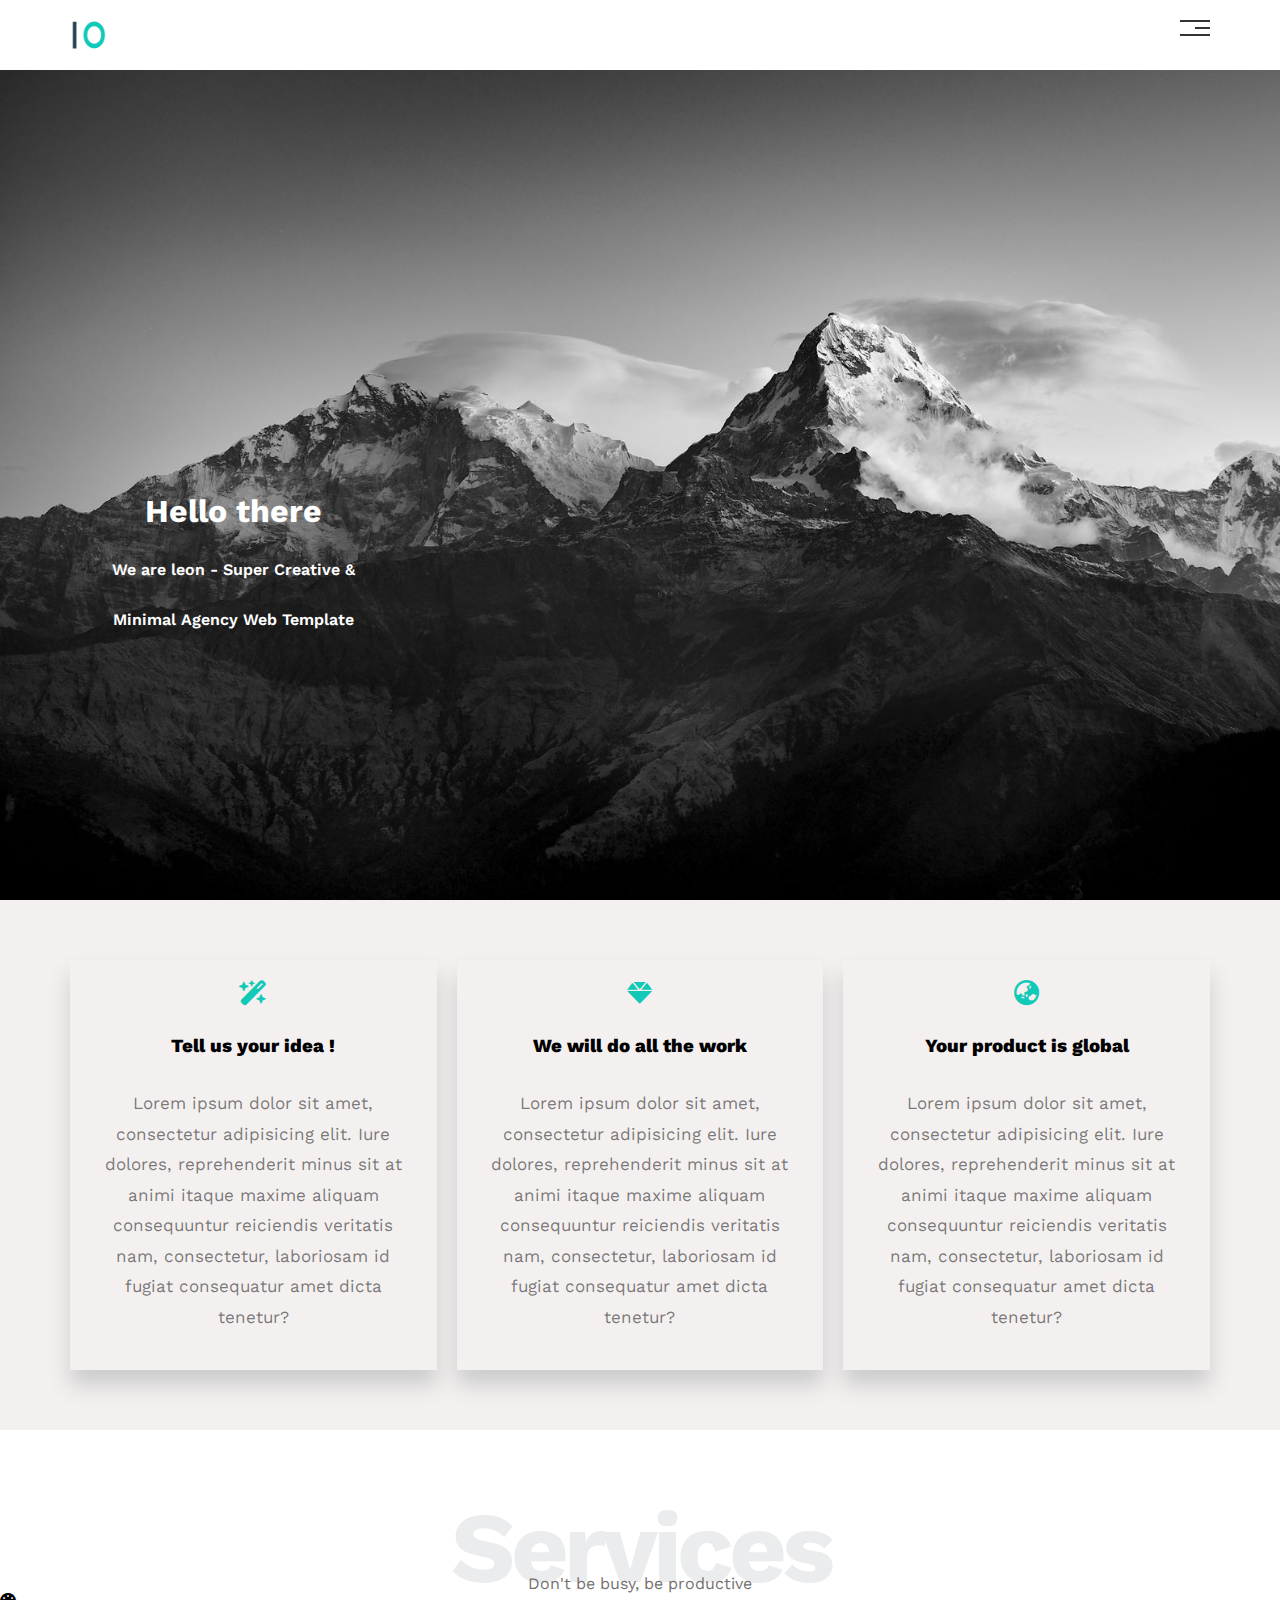
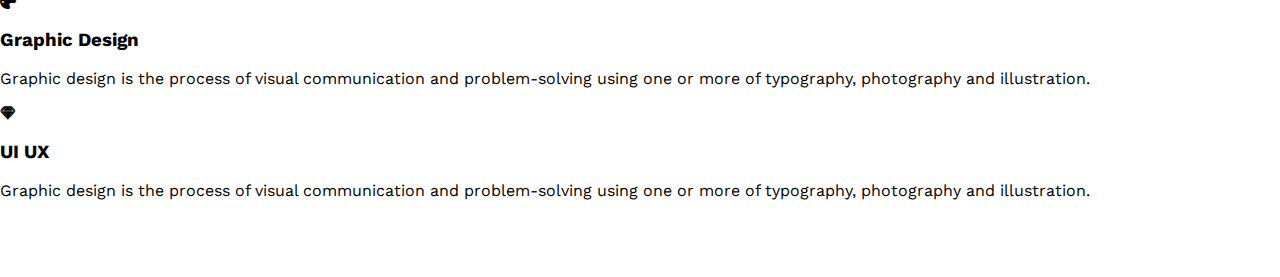
==== Template_1/index.html @ 3dd7d439 "init" ====
<!DOCTYPE html>
<html lang="en">
<head>
    <meta charset="UTF-8">
    <meta http-equiv="X-UA-Compatible" content="IE=edge">
    <meta name="viewport" content="width=device-width, initial-scale=1.0">
    
    <!--Main Css file for template-->
    <link rel="stylesheet" href="CSS/leon.css">
    
    <!--Render all elements in page normally-->
    <link rel="stylesheet" href="CSS/normalize.css">
    
    <!--Google fonts-->
    <link rel="preconnect" href="https://fonts.googleapis.com">
    <link rel="preconnect" href="https://fonts.gstatic.com" crossorigin>
    <link href="https://fonts.googleapis.com/css2?family=Work+Sans:wght@200;300;400;500;600;700;800&display=swap" rel="stylesheet">
    
    <!--Font Awsome liberary-->
    <link rel="stylesheet" href="CSS/all.min.css">
    <title>Leon template one</title>
</head>
<body>
    <!--Start Heading-->
    <div class="header">
        <div class="container">
            <img class="logo" src="Images/logo.png" alt="logo">
            <div class="links">
                <span class="icon">
                    <span></span>
                    <span></span>
                    <span></span>
                </span>
                    <ul>
                        <li><a href="#services">Services</a></li>
                        <li><a href="#portofilo">Portfilo</a></li>
                        <li><a href="#about">About</a></li>
                        <li><a href="#contact">Contact</a></li>
                    </ul>
            </div>
        </div>
    </div>
    <!--End Heading-->

    <!--Start Landing-->
    <div class="landing">
        <div class="intro-text">
            <h1>Hello there</h1>
            <p>We are leon - Super Creative & Minimal Agency Web Template</p>
        </div>
    </div>
    <!--End Landing-->
<!--Start features-->
<div class="features">
    <div class="container">
        <div class="feat">
            <i class="fa-solid fa-wand-magic-sparkles"></i>
            <h3>Tell us your idea !</h3>
            <p>
                Lorem ipsum dolor sit amet, consectetur adipisicing 
                elit. Iure dolores, reprehenderit minus sit at animi itaque
                maxime aliquam consequuntur reiciendis veritatis nam, consectetur, laboriosam 
                id fugiat consequatur amet dicta tenetur?
            </p>
        </div>
        <div class="feat">
            <i class="fa-solid fa-gem"></i>
            <h3>We will do all the work</h3>
            <p>
                Lorem ipsum dolor sit amet, consectetur adipisicing 
                elit. Iure dolores, reprehenderit minus sit at animi itaque
                maxime aliquam consequuntur reiciendis veritatis nam, consectetur, laboriosam 
                id fugiat consequatur amet dicta tenetur?
            </p>
        </div>
        <div class="feat">
            <i class="fa-solid fa-earth-asia"></i>
            <h3>Your product is global</h3>
            <p>
                Lorem ipsum dolor sit amet, consectetur adipisicing 
                elit. Iure dolores, reprehenderit minus sit at animi itaque
                maxime aliquam consequuntur reiciendis veritatis nam, consectetur, laboriosam 
                id fugiat consequatur amet dicta tenetur?
            </p>
        </div>
    </div>
</div>
<!--End features-->


<!-- start services -->
<div class="services">
    <div class="container">
        <h2 class="special-heading">Services</h2>
        <p>Don't be busy, be productive</p>
    </div>

    <div class="service-content">
        <div class="col">
        <!-- start service -->
            <div class="srv">
                <i class="fa-solid fa-palette"></i>
                <div class="text">
                    <h3>Graphic Design</h3>
                    <p>
                        Graphic design is the process of visual 
                        communication and problem-solving 
                        using one or more of typography, 
                        photography and illustration.
                    </p>
                </div>
            </div>
            <!-- end service -->

            <div class="srv">
                <i class="fa-brands fa-sketch"></i>
                    <div class="text">
                    <h3>UI UX</h3>
                    <p>
                        Graphic design is the process of visual 
                        communication and problem-solving 
                        using one or more of typography, 
                        photography and illustration.
                    </p>
                </div>
            </div>
            <!-- end service -->
        </div>
    </div>
</div>


</div>


<!-- end services -->
</body>
</html>
---- Template_1/CSS/leon.css ----
/* Start variables  */
:root{
    --maincolor:#10cab7;
}
/* End variables  */
/* start components */
.special-heading{
    color: #ebeced;
    font-size: 100px;
    letter-spacing: -5px;
    text-align: center;
    margin: 0;
}
.special-heading + p{
    margin: -30px 0 0;
    text-align: center;
    color: #746f6f;
}
@media(max-width:767px){
.special-heading{
    font-size: 60px;
}
.special-heading +p{
    margin-top: -20px;
}
}
/* end components */
/* start Global styling */
*{
    -webkit-box-sizing: border-box;
    -moz-box-sizing: border-box;
    -moz-box-sizing: border-box;
    box-sizing: border-box;
}
body{
    font-family: 'Work Sans', sans-serif;
}
.container{
    margin-left: auto;
    margin-right: auto;
    padding-left: 15px;
    padding-right: 15px;
}
/* small screens */
@media (min-width:768px) {
    .container{
        width: 750px;
    }
}

/* medium screens */
@media (min-width:992px) {
    .container{
        width: 970px;
    }
    
}
/* large screens */
@media (min-width:1200px) {
    .container{
        width: 1170px;
    }
    
}
/* End of global rules */
/* start header */
.header{
    padding: 20px;
}
.header .container{
    display: flex;
    justify-content: space-between;
    text-align: center;
}
.header .container .logo{
    width: 60px;
    height: 30px;
}
.header .container .links{
    position: relative;
}

.header .links:hover .icon span:nth-child(2) {
    width: 100%;
}

.header .container .icon{
    width: 30px;
    display: flex;
    flex-wrap: wrap;
    justify-content: flex-end;
}
.header .icon span{
background-color: #333;
margin-bottom: 5px;
height: 2px;
}
.header .icon span:first-child{
    width: 100%;
}

.header .icon span:nth-child(2){
    width: 50%;
    transition: 0.3s;
}

.header  .icon span:last-child{
    width: 100%;
}

.header .container ul{
    position: absolute;
    margin: 0px;
    padding: 0px;
    top: calc(100% + 15px);
    right: 0%;
    list-style: none;
    min-width: 200px;
    background-color: rgba(234, 234, 223, 0.686);
    display: none;
}

.header .links:hover ul {
    display: block;
}
.header .container ul::before{
    content: "";
    top: -20px;
    right: 5px;
    position: absolute;
    border-width: 10px;
    border-style: solid;
    border-color: transparent transparent rgba(234, 234, 223, 0.686) transparent;
}
.header .container ul li{
    text-align: start;
    
}

.header .container ul li a{
    display: block;
    padding: 15px;
    text-decoration: none;
    color: #333;
    transition: 0.3s;
    
}
.header .container ul li:not(:last-child) a{
    border-bottom: solid 1px #DDD;
}
.header .container ul li a:hover{
padding-left: 25px;
color: var(--maincolor);
}

/* end header */

/* start landing */
.landing{
    position: relative;
    padding: 20px;
    height: calc(100vh - 70px);
    background-image: url("../Images/Mountain.jfif");
    background-size:cover ;
    background-repeat: no-repeat;
    color: white;
    z-index: -1;
}
.landing .intro-text{
    position: absolute;
    left: 3%;
    top: 35%;
    width: 250px;
    max-width: 100%;
    transform: translate(28%,78%);
}
.landing .intro-text h1{
    margin: 0px;
}
.landing .intro-text{
    text-align: center;
}
.landing .intro-text p{
    line-height: 50px;
    font-weight: 600;
}
/* End landing */


/* start feature */
.features{
    padding-top: 60px;
    padding-bottom: 60px;
background-color: rgba(242, 237, 237, 0.856);
}
.features .container{
    display: grid;
    grid-template-columns: repeat(auto-fill,minmax(300px,1fr));
    grid-gap: 20px;
}
.features .feat{
    padding: 20px;
    text-align: center;
    box-shadow: 0px 15px 20px #ccc;
}
.features .container .feat i{
    font-size:25px;
    color: var(--maincolor);
}
.features .container .feat h3{
    font-weight: 800;
    margin: 30px 0px;
    
}

.features .container .feat p{
line-height: 1.8;
color: rgba(50, 49, 49, 0.645);
font-size: 17px;
}
/* End of features */
/* Start services */
.services{
    padding-top: 60px;
    padding-bottom: 60px;
}
/* End services */
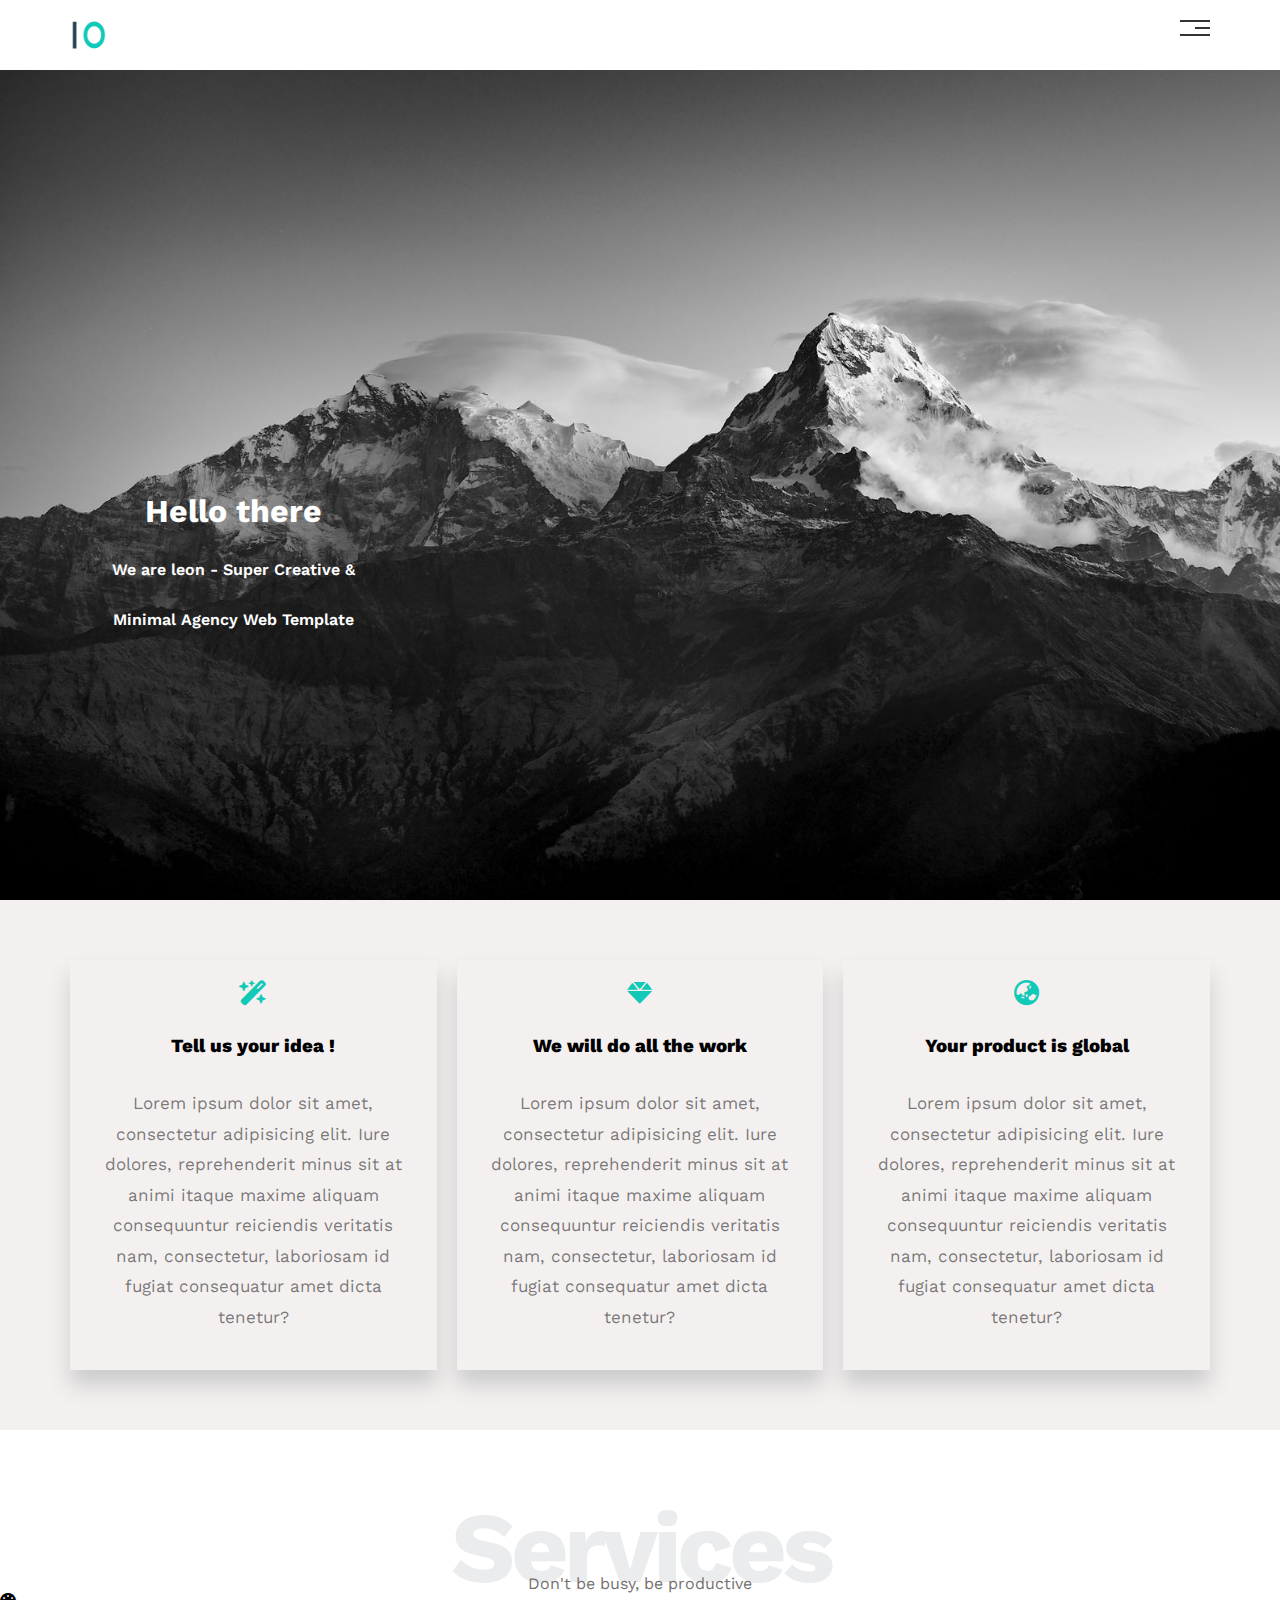
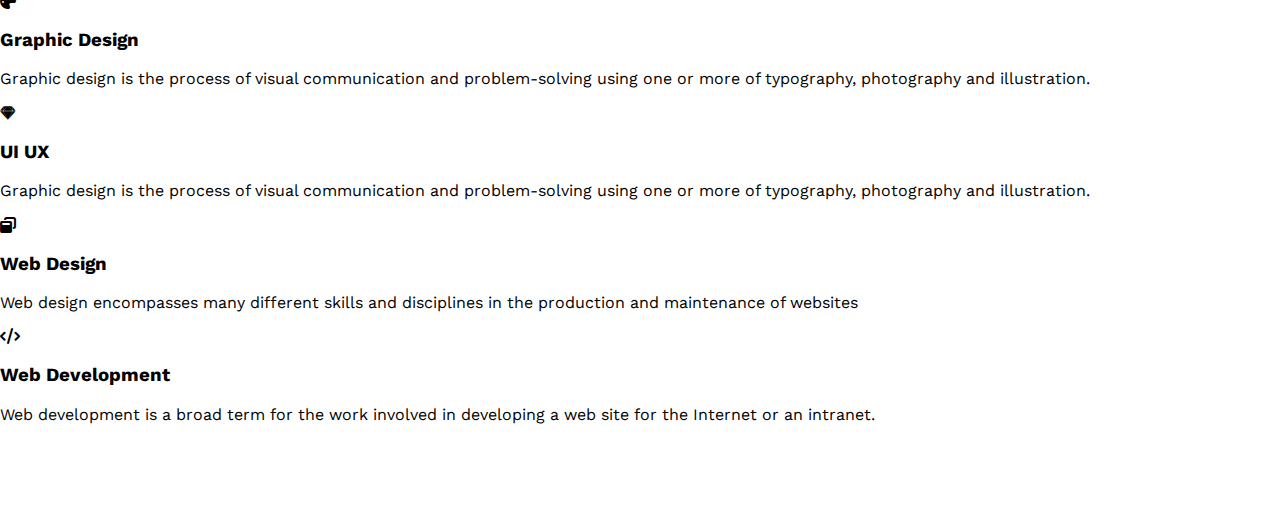
==== commit a508a3d4: "add-srv" ====
--- a/Template_1/index.html
+++ b/Template_1/index.html
@@ -126,10 +126,43 @@
             </div>
             <!-- end service -->
         </div>
+
+        <div class="col">
+            <!-- start service -->
+                <div class="srv">
+                    <i class="fa-solid fa-window-restore"></i>                    <div class="text">
+                        <h3>Web Design</h3>
+                        <p>
+                            Web design encompasses many different 
+                            skills and disciplines in the production 
+                            and maintenance of websites
+                        </p>
+                    </div>
+                </div>
+                <!-- end service -->
+    
+                <div class="srv">
+                    <i class="fa-solid fa-code"></i>
+                        <div class="text">
+                        <h3>Web Development</h3>
+                        <p>
+                            Web development is a broad term for 
+                            the work involved in developing a web site 
+                            for the Internet or an intranet.
+                        </p>
+                    </div>
+                </div>
+                <!-- end service -->
+                
+                <div class="col">
+                    <div class="image">
+                        <img src="" alt="">
+                    </div>
+                </div>
+                <!-- end service -->
+            </div>
+        </div>
     </div>
-</div>
-
-
 </div>
 
 
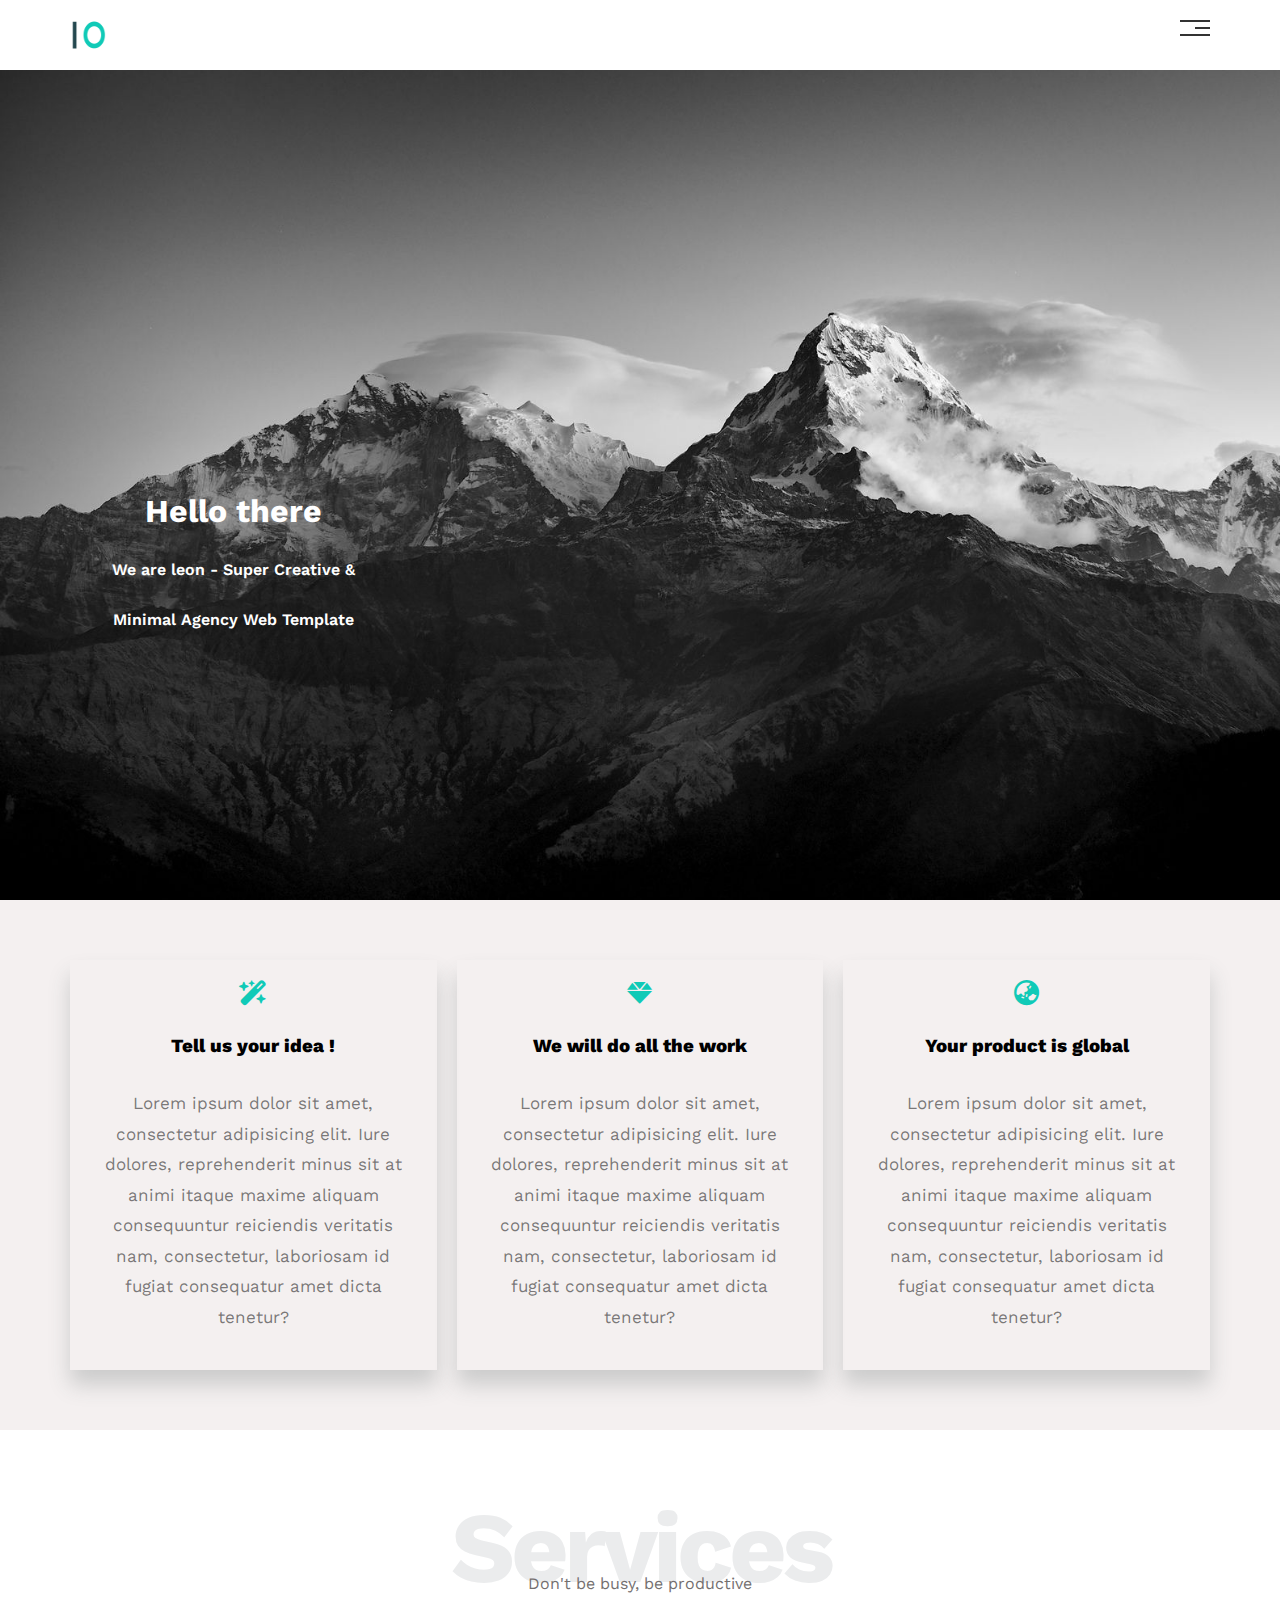
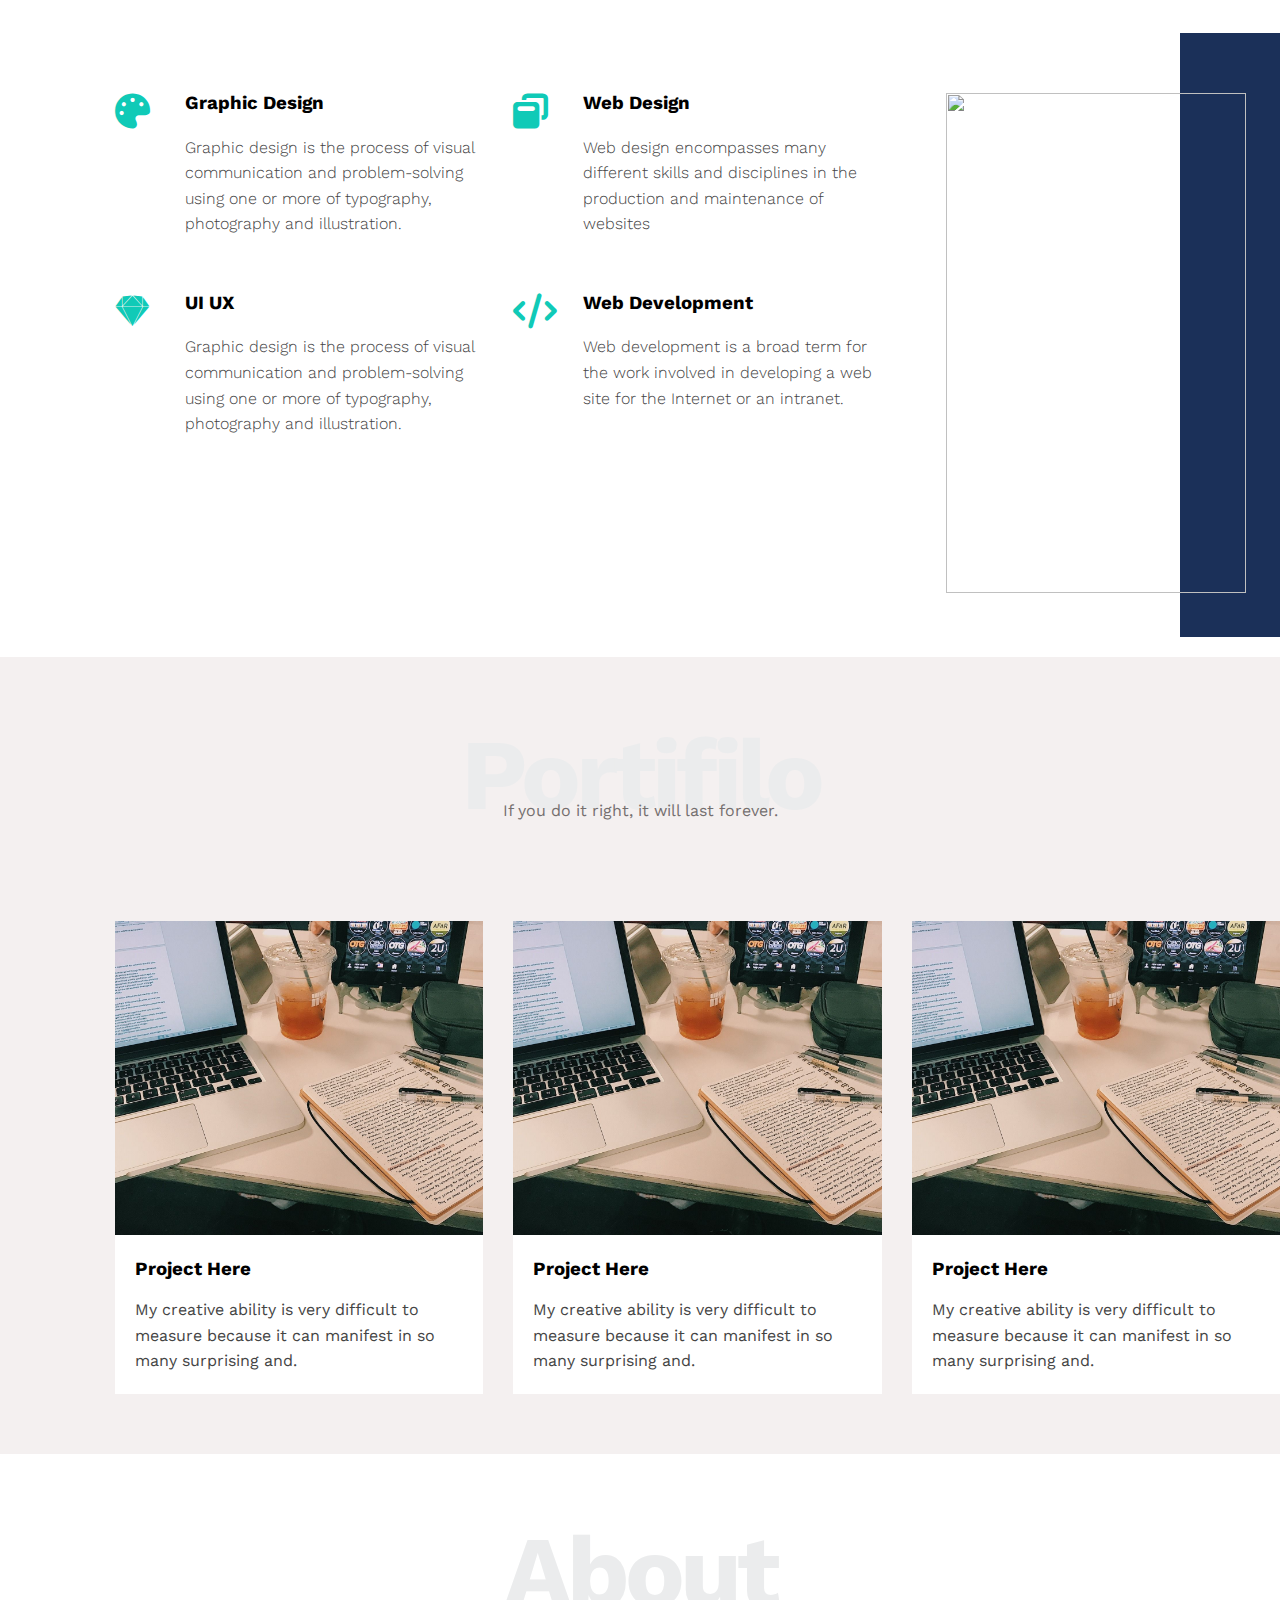
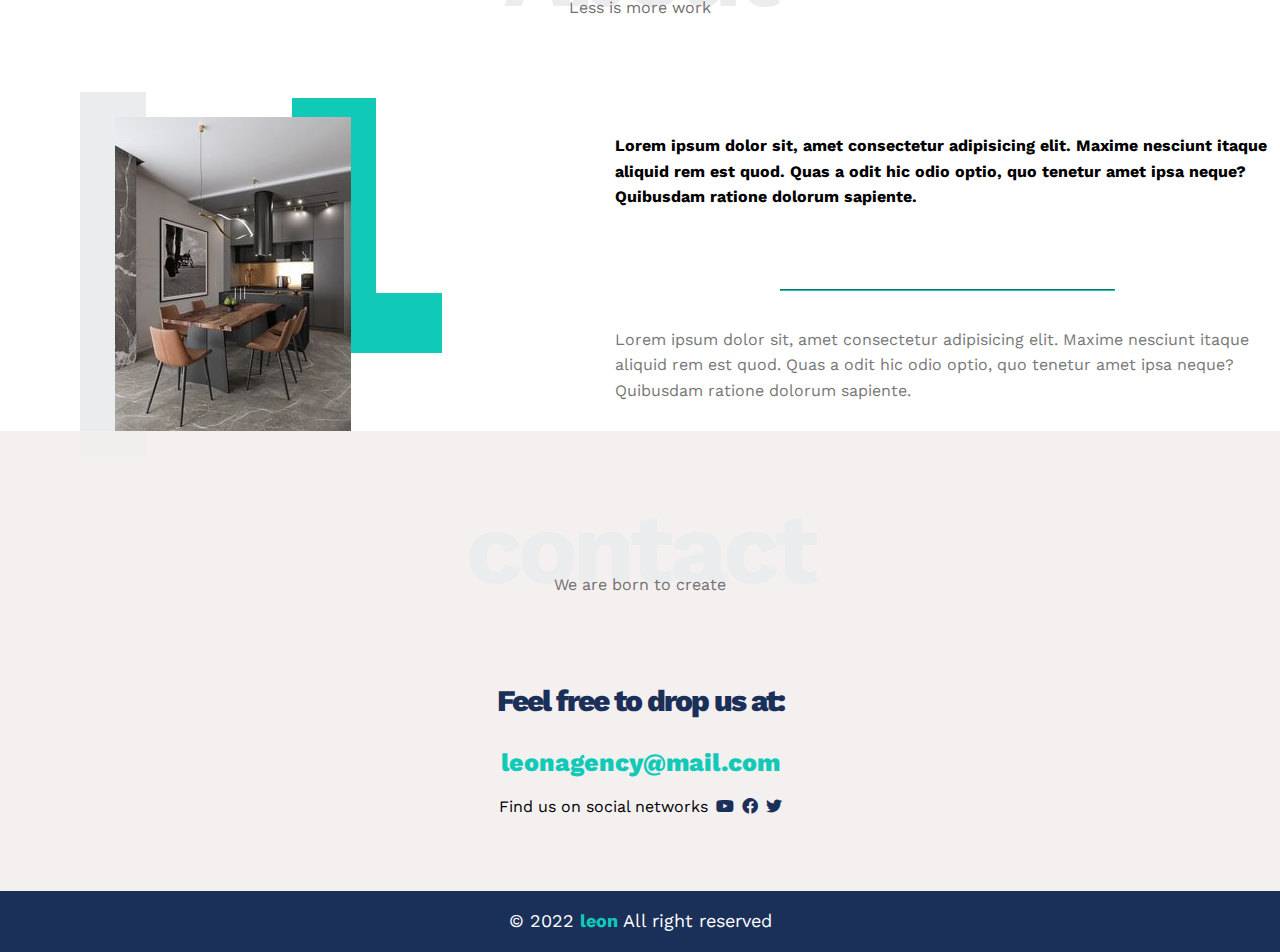
==== commit c51442ab: "template_1 full version" ====
--- a/Template_1/index.html
+++ b/Template_1/index.html
@@ -89,7 +89,7 @@
 
 
 <!-- start services -->
-<div class="services">
+<div class="services" id="services">
     <div class="container">
         <h2 class="special-heading">Services</h2>
         <p>Don't be busy, be productive</p>
@@ -153,19 +153,117 @@
                     </div>
                 </div>
                 <!-- end service -->
-                
+            </div>
                 <div class="col">
                     <div class="image">
-                        <img src="" alt="">
+                        <img src="./Images/service.jfif" width="300px" height="500px" alt="">
                     </div>
                 </div>
                 <!-- end service -->
-            </div>
-        </div>
-    </div>
-</div>
-
-
+        </div>
+    </div>
+</div>
 <!-- end services -->
+
+
+<!-- start portifilo -->
+<div class="portifilo" id="portofilo">
+    
+    <div class="container">
+        <h2 class="special-heading">Portifilo</h2>
+        <p>If you do it right, it will last forever.</p>
+    </div>
+
+    <div class="portofilo-content">
+        <div class="card">
+            <img src="./Images/folio1.jfif" alt="">
+            <div class="info">
+                <h3>Project Here</h3>
+                <p>
+                    My creative ability is very difficult to measure because it can 
+                    manifest in so many surprising and.
+                </p>
+            </div>
+        </div>
+        <div class="card">
+            <img src="./Images/folio1.jfif" alt="">
+            <div class="info">
+                <h3>Project Here</h3>
+                <p>
+                    My creative ability is very difficult to measure because it can 
+                    manifest in so many surprising and.
+                </p>
+            </div>
+        </div>
+        <div class="card">
+            <img src="./Images/folio1.jfif" alt="">
+            <div class="info">
+                <h3>Project Here</h3>
+                <p>
+                    My creative ability is very difficult to measure because it can 
+                    manifest in so many surprising and.</p>
+            </div>
+        </div>
+    </div>
+</div>
+<!-- end portofilo -->
+
+
+
+<!-- start About -->
+<div class="about">
+    
+    <div class="container">
+        <h2 class="special-heading">About</h2>
+        <p>Less is more work</p>
+    </div>
+
+    <div class="about-content">
+        <div class="image">
+            <img src="./Images/about.jfif" alt="">
+        </div>
+        <div class="text">
+            <p>
+                Lorem ipsum dolor sit, amet consectetur adipisicing
+                elit. Maxime nesciunt itaque aliquid rem est quod.
+                Quas a odit hic odio optio, quo tenetur amet ipsa
+                neque? Quibusdam ratione dolorum sapiente.
+            </p>
+            <hr>
+            <p>
+                Lorem ipsum dolor sit, amet consectetur adipisicing
+                elit. Maxime nesciunt itaque aliquid rem est quod.
+                Quas a odit hic odio optio, quo tenetur amet ipsa
+                neque? Quibusdam ratione dolorum sapiente.
+            </p>
+        </div>
+    </div>
+</div>
+<!-- end about  -->
+<!-- start contact  -->
+<div class="contact">
+    
+    <div class="container">
+        <h2 class="special-heading">contact</h2>
+        <p>We are born to create</p>
+    </div>
+    <div class="info">
+        <p class="lable">Feel free to drop us at:</p>
+        <a href="mailto:leonagency@mail.com?subject=contact" class="link">leonagency@mail.com</a>
+        <div class="social">
+            Find us on social networks
+            <i class="fa-brands fa-youtube"></i>
+            <i class="fa-brands fa-facebook"></i>
+            <i class="fa-brands fa-twitter"></i>
+        </div>
+        </div>
+    </div>
+</div>
+<!-- end contact  -->
+<!-- start footer  -->
+<div class="footer">
+    &copy; 2022 <span>leon</span> All right reserved
+</div>
+<!-- end footer  -->
 </body>
 </html>--- a/Template_1/CSS/leon.css
+++ b/Template_1/CSS/leon.css
@@ -1,9 +1,16 @@
 /* Start variables  */
 :root{
     --maincolor:#10cab7;
+    --scondaryColor:#1b3059;
+    --section-padding:60px;
+    --section-color:rgba(242, 237, 237, 0.856);
+    --trans-duration:0.3s;
 }
 /* End variables  */
 /* start components */
+html{
+    scroll-behavior: smooth;
+}
 .special-heading{
     color: #ebeced;
     font-size: 100px;
@@ -101,7 +108,7 @@
 
 .header .icon span:nth-child(2){
     width: 50%;
-    transition: 0.3s;
+    transition: var(--trans-duration);
 }
 
 .header  .icon span:last-child{
@@ -142,7 +149,7 @@
     padding: 15px;
     text-decoration: none;
     color: #333;
-    transition: 0.3s;
+    transition: var(--trans-duration);
     
 }
 .header .container ul li:not(:last-child) a{
@@ -189,9 +196,9 @@
 
 /* start feature */
 .features{
-    padding-top: 60px;
-    padding-bottom: 60px;
-background-color: rgba(242, 237, 237, 0.856);
+    padding-top: var(--section-padding);
+    padding-bottom: var(--section-padding);
+    background-color: var(--section-color);
 }
 .features .container{
     display: grid;
@@ -221,7 +228,240 @@
 /* End of features */
 /* Start services */
 .services{
-    padding-top: 60px;
-    padding-bottom: 60px;
-}
-/* End services */+    padding-top: var(--section-padding);
+    padding-bottom: var(--section-padding);
+}
+.services .service-content
+{
+    display: grid;
+    grid-template-columns: repeat(auto-fill,minmax(300px,1fr));
+    grid-gap: 30px;
+    margin-top: 100px;
+    margin-left:9% ;
+}
+
+.services .service-content .srv{
+    display: flex;
+    margin-bottom: 40px;
+}
+.services .service-content .srv i{
+    font-size: 35px;
+    color: var(--maincolor);
+    margin-right: 10px;
+    flex-basis: 60px;
+}
+.services .service-content .srv .text{
+flex: 1;
+}
+.services .service-content .srv .text h3{
+    margin: 0 0 20px;
+}
+.services .service-content .srv .text p{
+    color: #444;
+    font-weight: 300;
+    line-height: 1.6;
+}
+.services .service-content .col .image{
+    position: relative;
+    text-align: center;
+}
+
+.services .service-content .col .image::before{
+position: absolute;
+content: "";
+width: 100px;
+height: calc(100% + 100px);
+top: -12%;
+right: 0;
+z-index: -1;
+background-color: #1b3059;
+}
+@media (max-width:767px) {
+    .services .service-content .srv{
+        display: flex;
+        flex-direction: column;
+        text-align: center;
+    }
+    
+}
+@media (max-width:1071px) {
+    .services .service-content .col .image{
+        display: none;
+    }
+    
+}
+/* End services */
+
+/* start portofilo */
+.portifilo{
+    padding-top: var(--section-padding);
+    padding-bottom: var(--section-padding);
+    background-color: var(--section-color);
+}
+.portifilo .portofilo-content{
+    display: grid;
+    grid-template-columns: repeat(auto-fill,minmax(300px,1fr));
+    grid-gap: 30px;
+    margin-top: 100px;
+    margin-left:9%
+}
+.portifilo .portofilo-content .card{
+    background-color: white;
+}
+.portifilo .portofilo-content .card img{
+    max-width: 100%;
+}
+.portifilo .portofilo-content .card .info{
+    padding: 20px;
+}
+.portifilo .portofilo-content .card .info h3{
+    margin: 0;
+}
+.portifilo .portofilo-content .card .info p{
+    line-height: 1.6;
+    margin-bottom: 0;
+    color: #444;
+}
+/* end portofilo */
+/* start about */
+.about{
+    padding-top: var(--section-padding);
+    padding-bottom: calc(var(--section-padding)+60px);
+}
+.about-content{
+    margin-top:100px ;
+    display: flex;
+    flex-wrap: wrap;
+    justify-content: space-between;
+    margin-left:9%
+}
+
+.about-content .image{
+    position:relative;
+    width: 236px;
+    height: 314px;
+}
+.about-content .image img{
+    max-width: 100%;
+}
+@media (max-width:924px) {
+    .about-content .image {
+    margin: 0 auto 60px;
+    }
+    }
+.about-content .image::before{
+    content: "";
+    position: absolute;
+    width: 66px;
+    height: calc(100% + 50px);
+    top: -8%;
+    left: -15%;
+    background-color: #ebeced;
+    z-index: -1;
+}
+@media (max-width:924px) {
+.about-content .image::before{
+display: none;
+}
+}
+.about-content .image::after{
+    content: "";
+    position: absolute;
+    width: 66px;
+    height: 62%;
+    z-index: -1;
+    left: 75%;
+    top: -19px;
+    border-left: 84px solid var(--maincolor);
+    border-bottom: 60px solid var(--maincolor);
+    background-color: white;
+}
+@media (max-width:924px) {
+    .about-content .image::after{
+    display: none;
+}
+}
+.about-content .text { 
+    
+    display: flex;
+    flex-wrap: wrap;
+    flex-basis: calc(100% - 500px);
+
+}
+.about-content .text p:first-of-type{
+font-weight: bold;
+line-height: 1.6;
+margin-bottom: 60px;
+/* margin-left: -90px */
+}
+
+.about-content .text hr { 
+    box-sizing: content-box;
+    display: inline-block;
+    height: -2px;
+    width: 50%;
+    overflow: visible;
+    /* margin-left: -100px; */
+    border-color: var(--maincolor);
+}
+
+.about-content .text p:last-of-type{
+line-height: 1.6;
+color:#777;
+/* margin-left: -90px */
+}
+@media (max-width:924px) {
+.about-content  {
+flex-direction: column;
+text-align: center;
+}
+}
+
+/* end about */
+
+/* start contact */
+.contact{
+    padding-top: var(--section-padding);
+    padding-bottom: var(--section-padding);
+    background-color: var(--section-color);
+}
+.contact .info{
+    padding-top: var(--section-padding);
+    padding-bottom: 15px;
+    text-align: center;
+}
+.contact .info .lable{
+    font-weight: 800;
+    color: var(--scondaryColor);
+    font-size: 30px;
+    letter-spacing: -2px;
+}
+.contact .info .link{
+    text-decoration: none;
+    font-weight: 800;
+    font-size: 25px; 
+    color: var(--maincolor);
+}
+.contact .info .social{
+    display: flex;
+    justify-content: center;
+    margin-top: 20px;
+    font-size: 16px;
+}
+.contact .info .social i{
+    margin-left: 8px;
+    color: var(--scondaryColor);
+
+}
+.footer{
+    background-color: var(--scondaryColor);
+    color: white;
+    text-align:center;
+    padding:20px 10px;
+    font-size: 18px;
+}
+.footer span{
+    font-weight: bold;
+    color:var(--maincolor);
+}
+/* end contact */